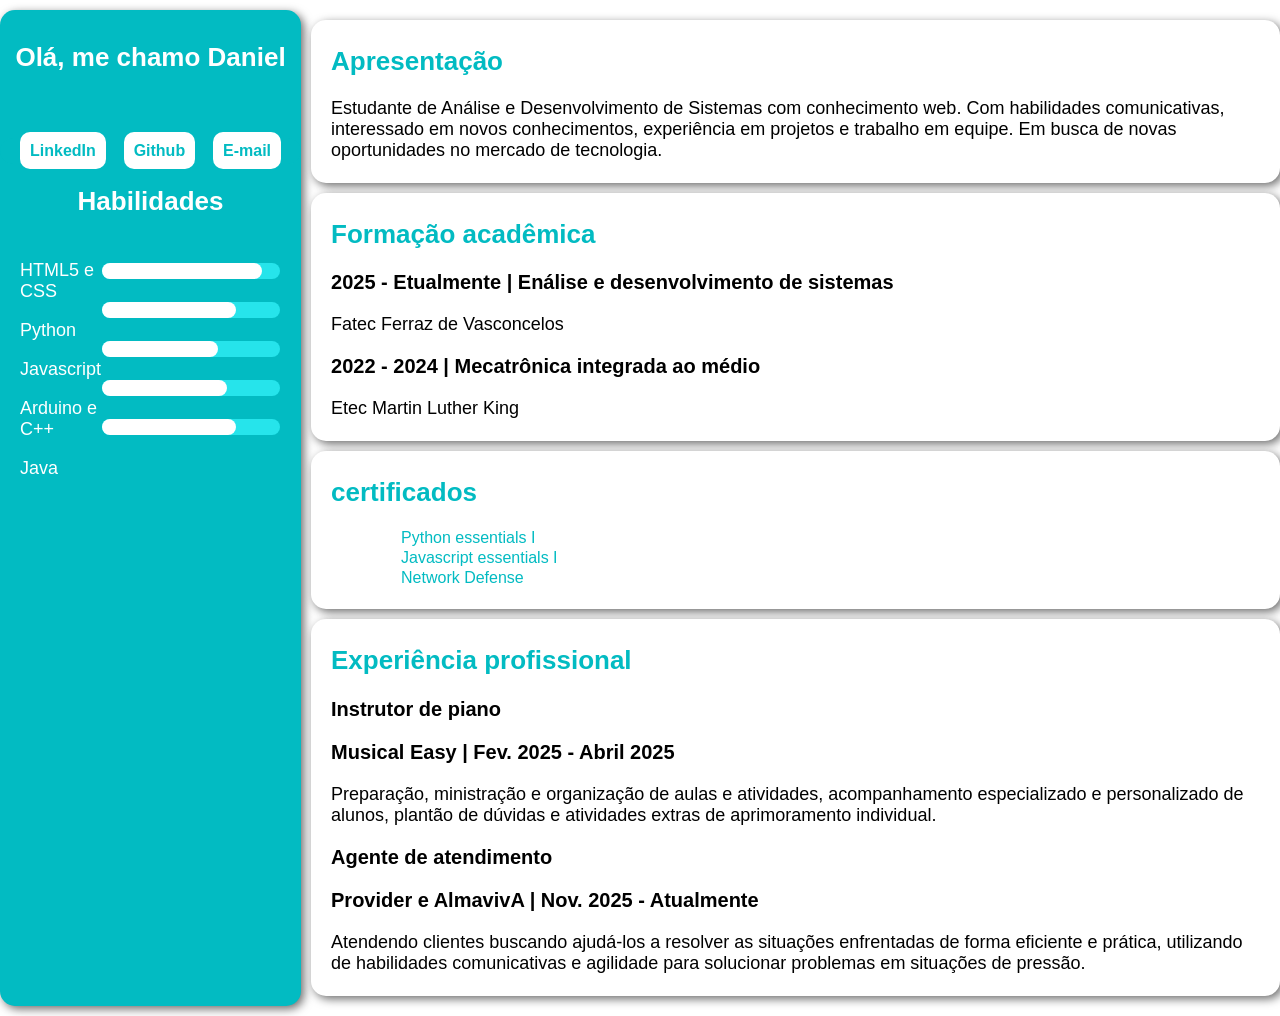
==== index.html @ e94366e8 "adição do currículo e seu estilo" ====
<!DOCTYPE html>
<html lang="pt-br">
<head>
    <meta charset="UTF-8">
    <meta name="viewport" content="width=device-width, initial-scale=1.0">
    <link rel="stylesheet" href="style.css">
    <title>Curriculo</title>
</head>
<body>
    <main>
        <section id="menu-lateral">
            <h1>Olá, me chamo Daniel</h1>

            <img src="https://media.licdn.com/dms/image/v2/D4D03AQFvJd5dKxhTJQ/profile-displayphoto-shrink_200_200/B4DZYvrVA6G4AY-/0/1744556613033?e=2147483647&v=beta&t=vcfFsJG-aaz67lDVg82S-_WRuBQFVQYsU5vZ6jkMgZw" alt="">

            <article id="box-menu">
                <ul class="menu">
                    <li><a href="https://www.linkedin.com/in/daniel-da-silva-pereira-2ab525352" target="_blank"><strong>LinkedIn</strong></a></li>

                    <li><a href="https:/www.github.com/Udanidan" target="_blank"><strong>Github</strong></a></li>

                    <li><a href="mailto:udani.pereira@gmail.com" target="_blank"><strong>E-mail</strong></a></li>
                </ul>
            </article>

            <h2>Habilidades</h2>
            <article class="aling-progress">
                <div>
                    <p>HTML5 e CSS</p>
                    <p>Python</p>
                    <p>Javascript</p>
                    <p>Arduino e C++</p>
                    <p>Java</p>
                </div>

                <div>
                    <p><progress value="90" max="100"></progress></p>
                    <p><progress value="75" max="100"></progress></p>
                    <p><progress value="65" max="100"></progress></p>
                    <p><progress value="70" max="100"></progress></p>
                    <p><progress value="75" max="100"></progress></p>
                </div>
            </article>
        </section>
        <section>
            <article class="tema">
                <h2>Apresentação</h2>
                <p>
                Estudante de Análise e Desenvolvimento de Sistemas com conhecimento web. Com habilidades comunicativas, interessado em novos conhecimentos, experiência em projetos e trabalho em equipe. Em busca de novas oportunidades no mercado de tecnologia.
                </p>
            </article>

            <article class="tema">
                <h2>Formação acadêmica</h2>
                <h3>2025 - Etualmente | Enálise e desenvolvimento de sistemas</h3>
                <p>Fatec Ferraz de Vasconcelos</p>

                <h3>2022 - 2024 | Mecatrônica integrada ao médio</h3>
                <p>Etec Martin Luther King</p>
            </article>

            <article class="tema">
                <h2>certificados</h2>
                <ul>
                    <li><a href="">Python essentials I</a></li>
                    <li><a href="">Javascript essentials I</a></li>
                    <li><a href="">Network Defense</a></li>
                </ul>
            </article>

            <article class="tema">
                <h2>Experiência profissional</h2>

                <h3>Instrutor de piano</h3>
                <h3>Musical Easy | Fev. 2025 - Abril 2025</h3>
                <p>Preparação, ministração e organização de aulas e atividades, acompanhamento especializado e personalizado de alunos, plantão de dúvidas e atividades extras de aprimoramento individual.</p>

                <h3>Agente de atendimento</h3>
                <h3>Provider e AlmavivA | Nov. 2025 - Atualmente</h3>
                <p>Atendendo clientes buscando ajudá-los a resolver as situações enfrentadas de forma eficiente e prática, utilizando de habilidades comunicativas e agilidade para solucionar problemas em situações de pressão.</p>
            </article>
        </section>
    </main>
</body>
</html>
---- style.css ----
body {
    font-family: Arial, Helvetica, sans-serif;
    padding: 0px;
    margin: 0;
}

main{
    display: flex;
}
section{
    margin: 10px auto;
}

#menu-lateral{
    margin-right: 10px;
    background-color: #02bbc2;
    box-shadow: 3px 3px 10px #6d6d6d;
    border-radius: 15px;
    max-width: 800px;
}
#menu-lateral a{
    padding: 10px;
    background-color: white;
    color: #02bbc2;
    border-radius: 10px;
    transition: background-color 0.2s;
}
#menu-lateral img{
    height: 300px;
    margin: 20px auto;
    border-radius: 15px;
}
#menu-lateral a:hover{
    background-color: #26e4eb;
    color: white;
}
#menu-lateral h1, #menu-lateral h2{
    color: white;
    text-align: center;
}
#menu-lateral p{
    color: white;
}
#menu-lateral progress{
    accent-color: white;
    border: 1px solid transparent;
    border-radius: 10px;
}
.aling-progress{
    display: flex;
    justify-content: space-between;
}

progress::-webkit-progress-bar {
  background-color: #26e4eb; /* Cor da barra */
  border-radius: 10px;
}

progress::-webkit-progress-value {
  background-color: #ffffff; /* Cor da barra */
  border-radius: 10px;
}

h1{
    padding: 10px 10px 0px;
    text-align: center;
}
h1, h2{
    color: #02bbc2;
    font-size: 26px;
}
h3{
    font-size: 20px;
}
p{
    font-size: 18px;
}
a{
    color: #02bbc2;
    text-decoration: none;
}

#box-menu{
    background-color: #02bbc2;
    color: white;
}
.menu{
    display: flex;
    justify-content: space-between;
    padding: 0px;
    margin: 0px;
    list-style-type: none;
}
ul{
    list-style-type: none;
}
.tema ul li::before {
    content: "";
    display: inline-block;
    width: 20px;
    height: 20px;
    background-image: url(https://img.icons8.com/?size=100&id=114679&format=png&color=000000); /* Specify your image path */
    background-size: contain;
    background-repeat: no-repeat;
    margin-right: 10px;
    vertical-align: middle;
}

article{
    border-radius: 15px;
    padding: 4px 20px;
}
.tema{
    background-color: white;
    box-shadow: 3px 3px 10px #6d6d6d;
    margin: 10px auto;
}

@media screen and (max-width: 800px) {
    main{
        flex-wrap: wrap;
    }
    section{
        box-shadow: 1px 1px 1px transparent;
    }
    #menu-lateral{
        max-width: none;
    }
    article{
        box-shadow: none;
    }
}
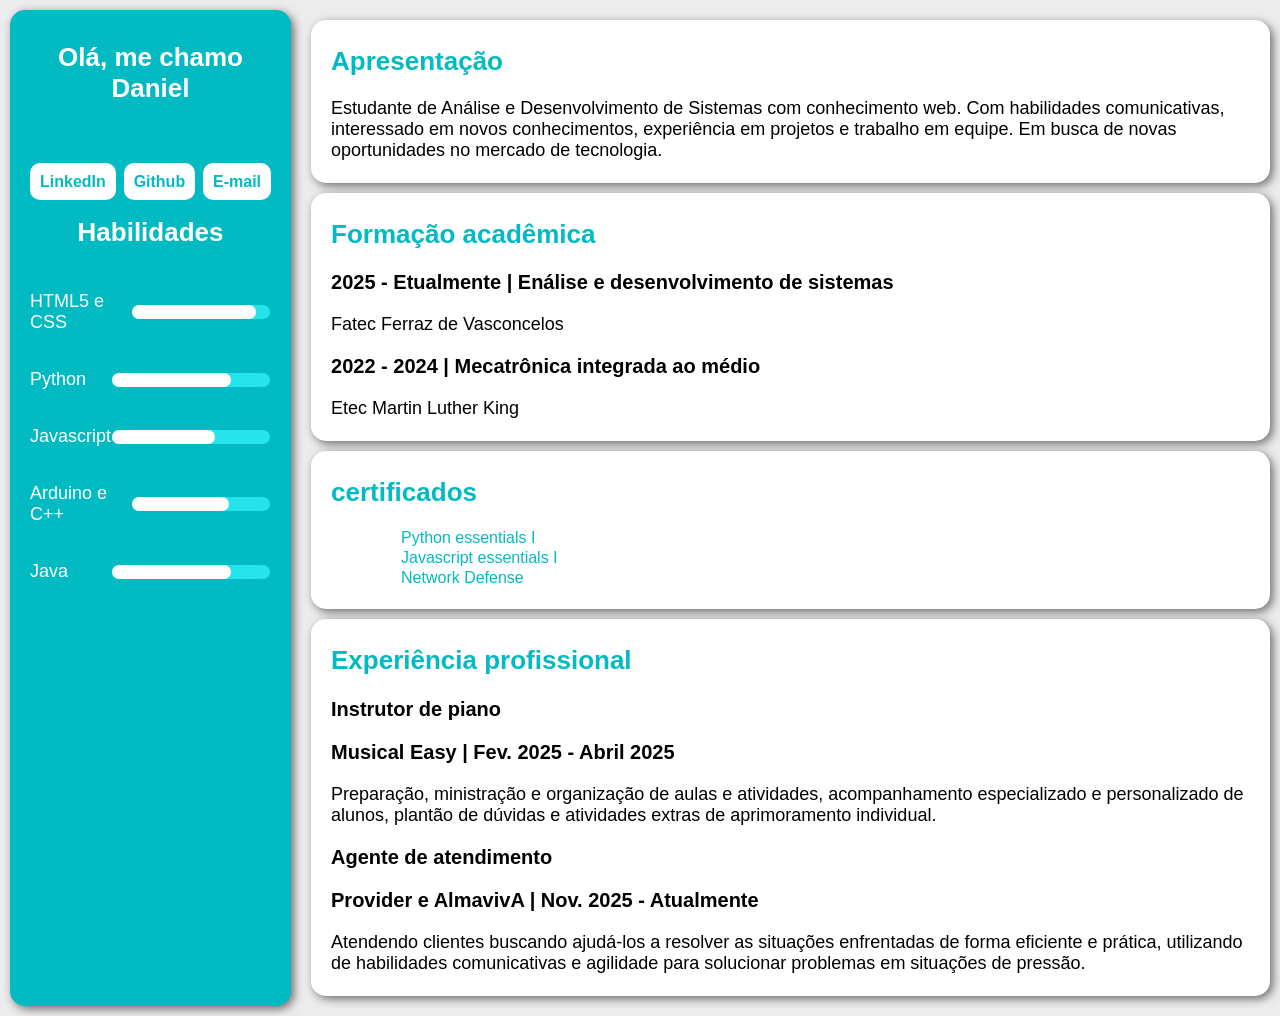
==== commit 3e1a7c8e: "Fix: correção e adição de links Atualização corrigindo alguns alinhamentos aprimorando a responsivid" ====
--- a/index.html
+++ b/index.html
@@ -11,7 +11,7 @@
         <section id="menu-lateral">
             <h1>Olá, me chamo Daniel</h1>
 
-            <img src="https://media.licdn.com/dms/image/v2/D4D03AQFvJd5dKxhTJQ/profile-displayphoto-shrink_200_200/B4DZYvrVA6G4AY-/0/1744556613033?e=2147483647&v=beta&t=vcfFsJG-aaz67lDVg82S-_WRuBQFVQYsU5vZ6jkMgZw" alt="">
+            <div class="menu-lateral-img"><img src="https://media.licdn.com/dms/image/v2/D4D03AQFvJd5dKxhTJQ/profile-displayphoto-shrink_200_200/B4DZYvrVA6G4AY-/0/1744556613033?e=2147483647&v=beta&t=vcfFsJG-aaz67lDVg82S-_WRuBQFVQYsU5vZ6jkMgZw" alt=""></div>
 
             <article id="box-menu">
                 <ul class="menu">
@@ -26,19 +26,21 @@
             <h2>Habilidades</h2>
             <article class="aling-progress">
                 <div>
-                    <p>HTML5 e CSS</p>
-                    <p>Python</p>
-                    <p>Javascript</p>
-                    <p>Arduino e C++</p>
-                    <p>Java</p>
-                </div>
-
-                <div>
-                    <p><progress value="90" max="100"></progress></p>
-                    <p><progress value="75" max="100"></progress></p>
-                    <p><progress value="65" max="100"></progress></p>
-                    <p><progress value="70" max="100"></progress></p>
-                    <p><progress value="75" max="100"></progress></p>
+                    <div class="aling-progress-container">
+                        <p>HTML5 e CSS</p> <progress value="90" max="100"></progress>
+                    </div>
+                    <div class="aling-progress-container">
+                        <p>Python</p> <progress value="75" max="100"></progress>
+                    </div>
+                    <div class="aling-progress-container">
+                        <p>Javascript</p> <progress value="65" max="100"></progress>
+                    </div>
+                    <div class="aling-progress-container">
+                        <p>Arduino e C++</p> <progress value="70" max="100"></progress>
+                    </div>
+                    <div class="aling-progress-container">
+                        <p>Java</p> <progress value="75" max="100"></progress>
+                    </div>
                 </div>
             </article>
         </section>
@@ -62,9 +64,9 @@
             <article class="tema">
                 <h2>certificados</h2>
                 <ul>
-                    <li><a href="">Python essentials I</a></li>
-                    <li><a href="">Javascript essentials I</a></li>
-                    <li><a href="">Network Defense</a></li>
+                    <li><a target="_blank" href="https://www.credly.com/earner/earned/badge/3d7d0377-c9e5-4de7-abf6-805cf5866cfc">Python essentials I</a></li>
+                    <li><a href="https://www.credly.com/earner/earned/badge/8b206f13-aab8-4920-8204-d344148c8162">Javascript essentials I</a></li>
+                    <li><a href="https:www.credly.com/badges/327be8c1-5c21-4809-80d9-637f631c0002">Network Defense</a></li>
                 </ul>
             </article>
 
--- a/style.css
+++ b/style.css
@@ -2,13 +2,15 @@
     font-family: Arial, Helvetica, sans-serif;
     padding: 0px;
     margin: 0;
+    background-color: rgb(236, 236, 236);
 }
 
 main{
     display: flex;
+    flex-direction: row;
 }
 section{
-    margin: 10px auto;
+    margin: 10px;
 }
 
 #menu-lateral{
@@ -16,7 +18,6 @@
     background-color: #02bbc2;
     box-shadow: 3px 3px 10px #6d6d6d;
     border-radius: 15px;
-    max-width: 800px;
 }
 #menu-lateral a{
     padding: 10px;
@@ -24,6 +25,9 @@
     color: #02bbc2;
     border-radius: 10px;
     transition: background-color 0.2s;
+}
+.menu-lateral-img{
+    text-align: center;
 }
 #menu-lateral img{
     height: 300px;
@@ -48,7 +52,11 @@
 }
 .aling-progress{
     display: flex;
+}
+.aling-progress-container{
+    display: flex;
     justify-content: space-between;
+    align-items: center;
 }
 
 progress::-webkit-progress-bar {
@@ -118,10 +126,12 @@
 
 @media screen and (max-width: 800px) {
     main{
-        flex-wrap: wrap;
+        display: flex;
+        flex-direction: column;
+        align-items: center;
     }
     section{
-        box-shadow: 1px 1px 1px transparent;
+        box-shadow: none;
     }
     #menu-lateral{
         max-width: none;
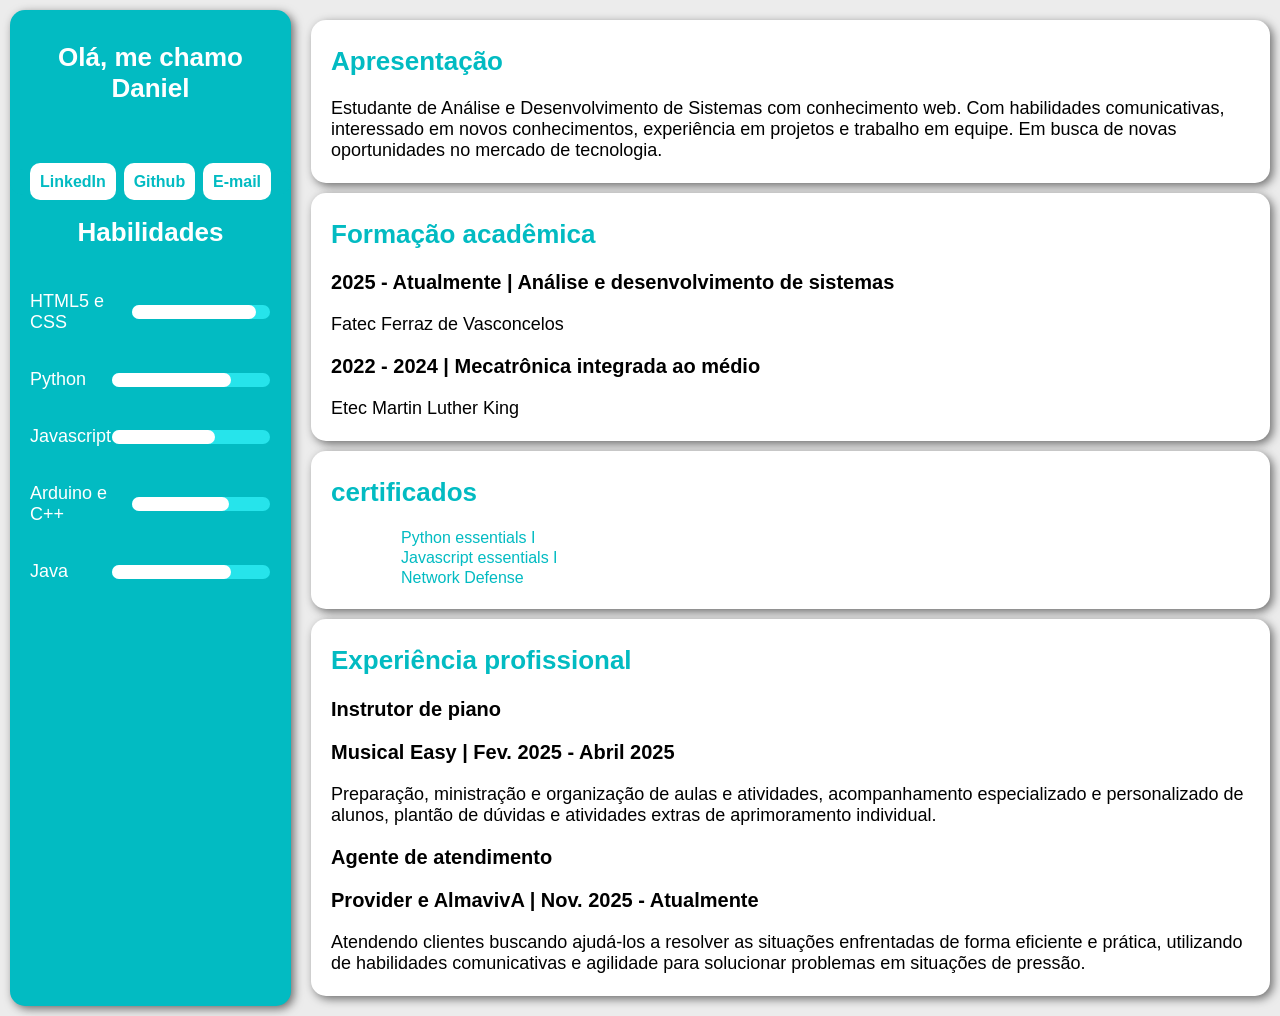
==== commit de22b2e1: "Fix: correção ortográfica leve Correção ortográfica não notada anteriormente" ====
--- a/index.html
+++ b/index.html
@@ -54,7 +54,7 @@
 
             <article class="tema">
                 <h2>Formação acadêmica</h2>
-                <h3>2025 - Etualmente | Enálise e desenvolvimento de sistemas</h3>
+                <h3>2025 - Atualmente | Análise e desenvolvimento de sistemas</h3>
                 <p>Fatec Ferraz de Vasconcelos</p>
 
                 <h3>2022 - 2024 | Mecatrônica integrada ao médio</h3>
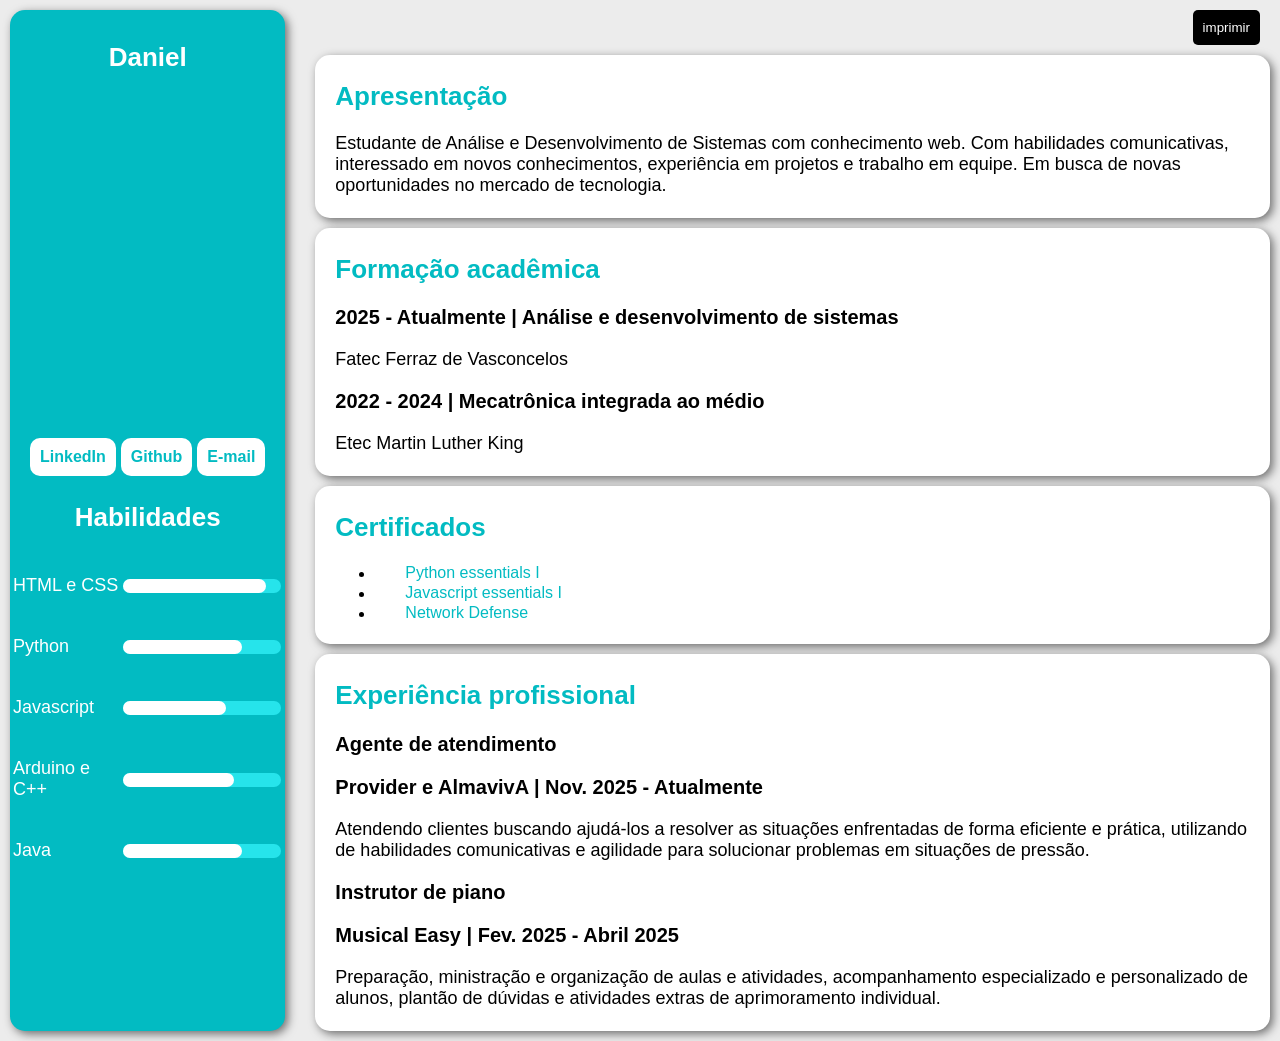
==== commit 542c6c48: ":sparkles: feat: novo curriculo e PDF Foi adicionado um novo currículo no site presente no caminho /" ====
--- a/index.html
+++ b/index.html
@@ -4,55 +4,80 @@
     <meta charset="UTF-8">
     <meta name="viewport" content="width=device-width, initial-scale=1.0">
     <link rel="stylesheet" href="style.css">
+    <script src="imprimir.js"></script>
     <title>Curriculo</title>
+    <style>
+        .cor-fundo{
+            background-color: #02bbc2;
+        }
+    </style>
 </head>
 <body>
     <main>
-        <section id="menu-lateral">
-            <h1>Olá, me chamo Daniel</h1>
+        <section id="menu-lateral" class="cor-fundo">
+            <h1>Daniel</h1>
 
             <div class="menu-lateral-img"><img src="https://media.licdn.com/dms/image/v2/D4D03AQFvJd5dKxhTJQ/profile-displayphoto-shrink_200_200/B4DZYvrVA6G4AY-/0/1744556613033?e=2147483647&v=beta&t=vcfFsJG-aaz67lDVg82S-_WRuBQFVQYsU5vZ6jkMgZw" alt=""></div>
 
             <article id="box-menu">
-                <ul class="menu">
-                    <li><a href="https://www.linkedin.com/in/daniel-da-silva-pereira-2ab525352" target="_blank"><strong>LinkedIn</strong></a></li>
+                <ul class="button_menu">
+                    <a href="https://www.linkedin.com/in/daniel-da-silva-pereira-2ab525352" target="_blank"><li><strong>LinkedIn</strong></li></a>
 
-                    <li><a href="https:/www.github.com/Udanidan" target="_blank"><strong>Github</strong></a></li>
+                    <a href="https:/www.github.com/Udanidan" target="_blank"><li><strong>Github</strong></li></a>
 
-                    <li><a href="mailto:udani.pereira@gmail.com" target="_blank"><strong>E-mail</strong></a></li>
+                    <a href="mailto:udani.pereira@gmail.com" target="_blank"><li><strong>E-mail</strong></li></a>
                 </ul>
             </article>
 
             <h2>Habilidades</h2>
-            <article class="aling-progress">
-                <div>
-                    <div class="aling-progress-container">
-                        <p>HTML5 e CSS</p> <progress value="90" max="100"></progress>
-                    </div>
-                    <div class="aling-progress-container">
-                        <p>Python</p> <progress value="75" max="100"></progress>
-                    </div>
-                    <div class="aling-progress-container">
-                        <p>Javascript</p> <progress value="65" max="100"></progress>
-                    </div>
-                    <div class="aling-progress-container">
-                        <p>Arduino e C++</p> <progress value="70" max="100"></progress>
-                    </div>
-                    <div class="aling-progress-container">
-                        <p>Java</p> <progress value="75" max="100"></progress>
-                    </div>
-                </div>
-            </article>
+            <table class="aling-progress">
+                <thead>
+                    <tr style="display: none;">
+                        <th>nome</th>
+                        <th>progresso</th>
+                    </tr>
+                </thead>
+                <tbody>
+                    <tr>
+                        <td><p>HTML e CSS</p></td>
+                        <td><progress value="90" max="100"></progress></td>
+                    </tr>
+                    <tr>
+                        <td><p>Python</p></td>
+                        <td><progress value="75" max="100"></progress></td>
+                    </tr>
+                    <tr>
+                        <td><p>Javascript</p></td>
+                        <td><progress value="65" max="100"></progress></td>
+                    </tr>
+                    <tr>
+                        <td><p>Arduino e C++</p></td>
+                        <td><progress value="70" max="100"></progress></td>
+                    </tr>
+                    <tr>
+                        <td><p>Java</p></td>
+                        <td><progress value="75" max="100"></progress></td>
+                    </tr>
+                </tbody>
+            </table>
         </section>
-        <section>
-            <article class="tema">
+        <section id="topicos">
+            <ul class="link_menu">
+                <a href="https://www.linkedin.com/in/daniel-da-silva-pereira-2ab525352" target="_blank"><li><strong>LinkedIn</strong></li></a>
+    
+                <a href="https:/www.github.com/Udanidan" target="_blank"><li><strong>Github</strong></li></a>
+    
+                <a href="mailto:udani.pereira@gmail.com" target="_blank"><li><strong>E-mail</strong></li></a>
+            </ul>
+            <button onclick="imprimir()" id="imprimir">imprimir</button>
+            <article class="topico">
                 <h2>Apresentação</h2>
                 <p>
                 Estudante de Análise e Desenvolvimento de Sistemas com conhecimento web. Com habilidades comunicativas, interessado em novos conhecimentos, experiência em projetos e trabalho em equipe. Em busca de novas oportunidades no mercado de tecnologia.
                 </p>
             </article>
 
-            <article class="tema">
+            <article class="topico">
                 <h2>Formação acadêmica</h2>
                 <h3>2025 - Atualmente | Análise e desenvolvimento de sistemas</h3>
                 <p>Fatec Ferraz de Vasconcelos</p>
@@ -61,8 +86,8 @@
                 <p>Etec Martin Luther King</p>
             </article>
 
-            <article class="tema">
-                <h2>certificados</h2>
+            <article class="topico">
+                <h2>Certificados</h2>
                 <ul>
                     <li><a target="_blank" href="https://www.credly.com/earner/earned/badge/3d7d0377-c9e5-4de7-abf6-805cf5866cfc">Python essentials I</a></li>
                     <li><a href="https://www.credly.com/earner/earned/badge/8b206f13-aab8-4920-8204-d344148c8162">Javascript essentials I</a></li>
@@ -70,16 +95,17 @@
                 </ul>
             </article>
 
-            <article class="tema">
+            <article class="topico">
                 <h2>Experiência profissional</h2>
 
+                <h3>Agente de atendimento</h3>
+                <h3>Provider e AlmavivA | Nov. 2025 - Atualmente</h3>
+                <p>Atendendo clientes buscando ajudá-los a resolver as situações enfrentadas de forma eficiente e prática, utilizando de habilidades comunicativas e agilidade para solucionar problemas em situações de pressão.</p>
+                
                 <h3>Instrutor de piano</h3>
                 <h3>Musical Easy | Fev. 2025 - Abril 2025</h3>
                 <p>Preparação, ministração e organização de aulas e atividades, acompanhamento especializado e personalizado de alunos, plantão de dúvidas e atividades extras de aprimoramento individual.</p>
 
-                <h3>Agente de atendimento</h3>
-                <h3>Provider e AlmavivA | Nov. 2025 - Atualmente</h3>
-                <p>Atendendo clientes buscando ajudá-los a resolver as situações enfrentadas de forma eficiente e prática, utilizando de habilidades comunicativas e agilidade para solucionar problemas em situações de pressão.</p>
             </article>
         </section>
     </main>
--- a/style.css
+++ b/style.css
@@ -1,3 +1,12 @@
+/*
+----------------------------------------------------------
+Dev: udanidan
+Objetivo: Realizar a estilização do curriculo de forma modular
+que permita a criação de novos curriculos sem grandes alerações.
+Ultima alteração: 25/07/26
+----------------------------------------------------------
+*/
+
 body {
     font-family: Arial, Helvetica, sans-serif;
     padding: 0px;
@@ -8,101 +17,123 @@
 main{
     display: flex;
     flex-direction: row;
-}
-section{
-    margin: 10px;
-}
-
+    padding: 10px;
+    gap: 30px;
+}
 #menu-lateral{
-    margin-right: 10px;
-    background-color: #02bbc2;
+    display: flex;
+    flex-direction: column;
     box-shadow: 3px 3px 10px #6d6d6d;
     border-radius: 15px;
 }
-#menu-lateral a{
+.menu-lateral-img{
+    display: flex;
+}
+#menu-lateral img{
+    height: 300px;
+    margin: 20px auto;
+    border-radius: 15px;
+}
+#menu-lateral h1, #menu-lateral h2{
+    color: white;
+    text-align: center;
+}
+#menu-lateral p{
+    color: white;
+}
+#menu-lateral progress{
+    accent-color: white;
+    border: 1px solid transparent;
+    border-radius: 10px;
+}
+
+progress::-webkit-progress-bar {
+  background-color: #26e4eb; /* Cor da barra */
+  border-radius: 10px;
+}
+
+progress::-webkit-progress-value {
+  background-color: #ffffff; /* Cor da barra */
+  border-radius: 10px;
+}
+
+h1{
+    padding: 10px 10px 0px;
+    text-align: center;
+}
+h1, h2{
+    color: #02bbc2;
+    font-size: 26px;
+}
+h3{
+    font-size: 20px;
+}
+p{
+    font-size: 18px;
+}
+a{
+    color: #02bbc2;
+    text-decoration: none;
+}
+
+#box-menu{
+    /* background-color: #02bbc2; */
+    color: white;
+}
+.button_menu{
+    display: flex;
+    justify-content: space-between;
+    align-items: center;
+    gap: 5px;
+    padding: 0px;
+    margin: 0px;
+    list-style-type: none;
+}
+.button_menu a{
+    display: block;
+    width: max-content;
     padding: 10px;
     background-color: white;
     color: #02bbc2;
     border-radius: 10px;
     transition: background-color 0.2s;
 }
-.menu-lateral-img{
-    text-align: center;
-}
-#menu-lateral img{
-    height: 300px;
-    margin: 20px auto;
+.button_menu a:hover{
+    background-color: #26e4eb;
+    color: white;
+}
+.link_menu{
+    display: none;
+    list-style: none;
+}
+#topicos{
+    display: flex;
+    flex-direction: column;
+    min-width: 0;
+    gap: 10px;
+}
+article{
     border-radius: 15px;
-}
-#menu-lateral a:hover{
-    background-color: #26e4eb;
-    color: white;
-}
-#menu-lateral h1, #menu-lateral h2{
-    color: white;
-    text-align: center;
-}
-#menu-lateral p{
-    color: white;
-}
-#menu-lateral progress{
-    accent-color: white;
-    border: 1px solid transparent;
-    border-radius: 10px;
-}
-.aling-progress{
-    display: flex;
-}
-.aling-progress-container{
-    display: flex;
-    justify-content: space-between;
-    align-items: center;
-}
-
-progress::-webkit-progress-bar {
-  background-color: #26e4eb; /* Cor da barra */
-  border-radius: 10px;
-}
-
-progress::-webkit-progress-value {
-  background-color: #ffffff; /* Cor da barra */
-  border-radius: 10px;
-}
-
-h1{
-    padding: 10px 10px 0px;
-    text-align: center;
-}
-h1, h2{
-    color: #02bbc2;
-    font-size: 26px;
-}
-h3{
-    font-size: 20px;
-}
-p{
-    font-size: 18px;
-}
-a{
-    color: #02bbc2;
-    text-decoration: none;
-}
-
-#box-menu{
-    background-color: #02bbc2;
-    color: white;
-}
-.menu{
-    display: flex;
-    justify-content: space-between;
-    padding: 0px;
-    margin: 0px;
-    list-style-type: none;
-}
-ul{
-    list-style-type: none;
-}
-.tema ul li::before {
+    padding: 4px 20px;
+}
+#imprimir{
+    background-color: black;
+    color: white;
+    padding: 10px;
+    min-width: min-content;
+    max-width: fit-content;
+    border: 0 solid;
+    border-radius: 5px;
+    align-self: flex-end;
+    margin: 0px 10px;
+}
+.topico{
+    min-width: 0px;
+    width: auto;
+    background-color: white;
+    box-shadow: 3px 3px 10px #6d6d6d;
+}
+.topico ul li::before {
     content: "";
     display: inline-block;
     width: 20px;
@@ -114,21 +145,26 @@
     vertical-align: middle;
 }
 
-article{
-    border-radius: 15px;
-    padding: 4px 20px;
-}
-.tema{
-    background-color: white;
-    box-shadow: 3px 3px 10px #6d6d6d;
-    margin: 10px auto;
+
+.posts{
+    display: flex;
+    flex-direction: row;
+    flex-wrap: nowrap;
+    overflow-x: auto;
+    gap: 10px;
+    margin-bottom: 10px;
+}
+.post{
+    background-color: rgb(238, 238, 238);
+    max-width: 350px;
+    padding: 5px;
 }
 
 @media screen and (max-width: 800px) {
     main{
         display: flex;
         flex-direction: column;
-        align-items: center;
+        /* align-items: center; */
     }
     section{
         box-shadow: none;
@@ -139,4 +175,87 @@
     article{
         box-shadow: none;
     }
+}
+
+@media print{
+    @page{
+        size: auto;
+        margin: 0;
+    }
+    *{
+        border: none;
+    }
+    body{
+        margin: 1cm;
+    }
+    main{
+        flex-direction: column;
+        gap: 10px;
+    }
+    #menu-lateral{
+        border: none;
+        border-radius: 0;
+        box-shadow: none;
+        border-bottom: 1px solid black;
+    }
+    #menu-lateral h1{
+        font-size: 28pt;
+        color: black;
+        margin: 0 0 5px 0;
+    }
+    .menu-lateral-img, .menu-lateral-img *{
+        display: none;
+    }
+    tbody{
+        display: flex;
+        flex-direction: row;
+        justify-content: space-around;
+        margin: 0px;
+        padding: 0px; 
+    }
+    progress, #menu-lateral h2{
+        display: none;
+    }
+    #menu-lateral p{
+        color: gray;
+    }
+    h2{
+        margin: 5px;
+        font-size: 16pt;
+    }
+    h3{
+        font-size: 15pt;
+        margin: 4px 0;
+    }
+    p{
+        font-size: 12pt;
+    }
+    #topicos{
+        gap: 2px;
+    }
+    .topico{
+        box-shadow: none;
+    }
+    article{
+        border:none;
+        padding: 0;
+    }
+    #portifolio, #portifolio *{
+    display: none;
+    }
+
+    #imprimir{
+        display: none;
+    }
+
+    .button_menu{
+        display: none;
+    }
+    .link_menu{
+        padding: 0px;
+        display: flex;
+        flex-direction: row;
+        justify-content: space-between;
+    }
+
 }
